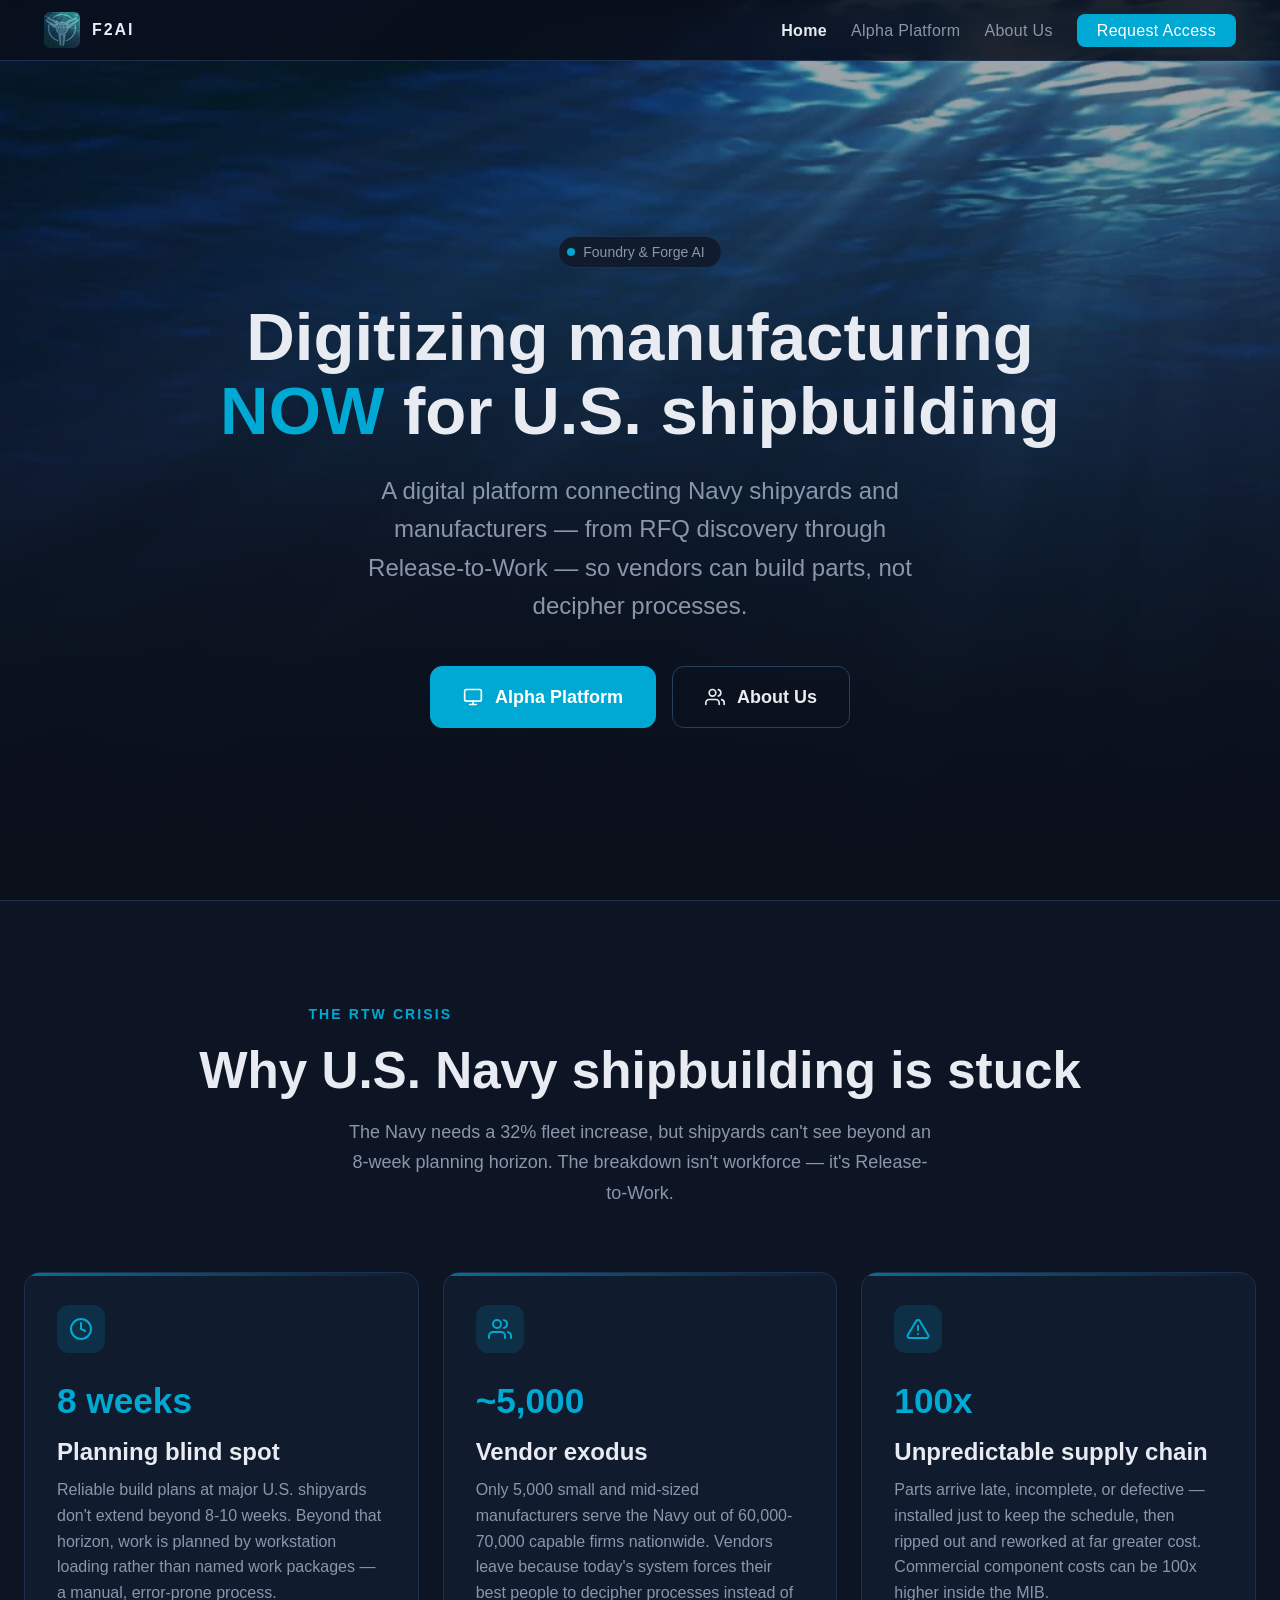
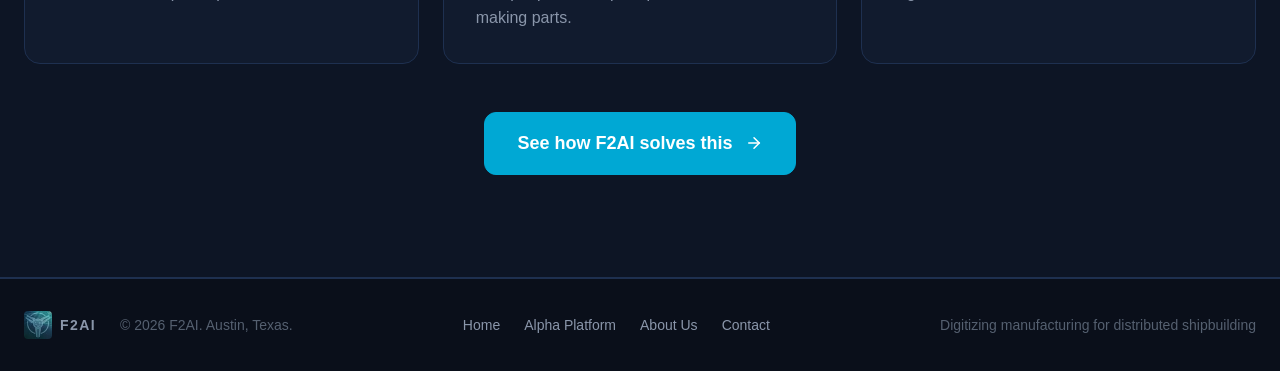
==== index.html @ 10067cf0 "Initial commit" ====
<!DOCTYPE html>
<html lang="en">
<head>
  <meta charset="UTF-8">
  <meta name="viewport" content="width=device-width, initial-scale=1.0">
  <title>F2AI — Digitizing Manufacturing for U.S. Shipbuilding</title>
  <meta name="description" content="F2AI is a digital platform connecting U.S. Navy shipyards and manufacturers. From RFQ discovery to Release-to-Work, one system to get shipbuilding unstuck.">
  <meta property="og:title" content="F2AI — Digitizing Manufacturing for U.S. Shipbuilding">
  <meta property="og:description" content="Engineering tools for the U.S. Navy's distributed manufacturing ecosystem. From RFQ to Release-to-Work, one platform.">
  <meta property="og:type" content="website">
  <meta property="og:url" content="https://f2ai.us">

  <!-- Favicon -->
  <link rel="icon" type="image/jpeg" sizes="32x32" href="./assets/logo-32.jpg">
  <link rel="icon" type="image/jpeg" sizes="48x48" href="./assets/logo-48.jpg">
  <link rel="apple-touch-icon" href="./assets/logo-256.jpg">

  <!-- Fonts -->
  <link href="https://api.fontshare.com/v2/css?f[]=general-sans@400,500,600,700,800&f[]=satoshi@400,500,600,700&display=swap" rel="stylesheet">

  <link rel="stylesheet" href="./base.css">
  <link rel="stylesheet" href="./style.css">
</head>
<body class="page-home">

  <!-- ════ HEADER ════ -->
  <header class="site-header" id="site-header">
    <div class="header-inner">
      <a href="./index.html" class="logo" aria-label="F2AI Home">
        <img src="./assets/logo-nav.jpg" alt="F2AI" width="36" height="36">
        <span class="logo-text">F2<strong>AI</strong></span>
      </a>
      <nav>
        <ul class="nav-links" role="list">
          <li><a href="./index.html" class="nav-active">Home</a></li>
          <li><a href="./alpha-platform.html">Alpha Platform</a></li>
          <li><a href="./about.html">About Us</a></li>
          <li><a href="./alpha-platform.html#access" class="nav-cta">Request Access</a></li>
        </ul>
      </nav>
    </div>
  </header>


  <!-- ════ HERO ════ -->
  <section class="hero hero-home" id="hero">
    <video class="hero-video-bg" autoplay muted loop playsinline poster="./assets/ocean-bg-poster.jpg">
      <source src="./assets/ocean-bg-web.mp4" type="video/mp4">
    </video>
    <div class="hero-bg-overlay"></div>

    <div class="hero-content-wrap">
      <div class="hero-badge reveal">
        <span class="dot"></span>
        Foundry &amp; Forge AI
      </div>

      <h1 class="hero-title reveal">
        Digitizing manufacturing<br>
        <span class="accent">NOW</span> for U.S. shipbuilding
      </h1>

      <p class="hero-subtitle reveal">
        A digital platform connecting Navy shipyards and manufacturers — from RFQ discovery through Release-to-Work — so vendors can build parts, not decipher processes.
      </p>

      <div class="hero-buttons reveal">
        <a href="./alpha-platform.html" class="btn btn-primary">
          <svg width="20" height="20" viewBox="0 0 24 24" fill="none" stroke="currentColor" stroke-width="2" stroke-linecap="round"><rect x="2" y="3" width="20" height="14" rx="2"/><path d="M8 21h8"/><path d="M12 17v4"/></svg>
          Alpha Platform
        </a>
        <a href="./about.html" class="btn btn-secondary">
          <svg width="20" height="20" viewBox="0 0 24 24" fill="none" stroke="currentColor" stroke-width="2" stroke-linecap="round"><path d="M17 21v-2a4 4 0 0 0-4-4H5a4 4 0 0 0-4 4v2"/><circle cx="9" cy="7" r="4"/><path d="M23 21v-2a4 4 0 0 0-3-3.87"/><path d="M16 3.13a4 4 0 0 1 0 7.75"/></svg>
          About Us
        </a>
      </div>
    </div>
  </section>


  <!-- ════ RTW CRISIS ════ -->
  <section class="section problem-section" id="problem">
    <div class="section-narrow">
      <div class="section-header reveal">
        <p class="section-label">The RTW Crisis</p>
        <h2 class="section-title">Why U.S. Navy shipbuilding is stuck</h2>
        <p class="section-desc">
          The Navy needs a 32% fleet increase, but shipyards can't see beyond an 8-week planning horizon. 
          The breakdown isn't workforce — it's Release-to-Work.
        </p>
      </div>
    </div>

    <div class="problem-grid reveal">
      <div class="problem-card">
        <div class="problem-icon">
          <svg width="24" height="24" viewBox="0 0 24 24" fill="none" stroke="currentColor" stroke-width="2" stroke-linecap="round"><path d="M12 22c5.523 0 10-4.477 10-10S17.523 2 12 2 2 6.477 2 12s4.477 10 10 10z"/><path d="M12 6v6l4 2"/></svg>
        </div>
        <div class="problem-stat">8 weeks</div>
        <h3>Planning blind spot</h3>
        <p>Reliable build plans at major U.S. shipyards don't extend beyond 8-10 weeks. Beyond that horizon, work is planned by workstation loading rather than named work packages — a manual, error-prone process.</p>
      </div>

      <div class="problem-card">
        <div class="problem-icon">
          <svg width="24" height="24" viewBox="0 0 24 24" fill="none" stroke="currentColor" stroke-width="2" stroke-linecap="round"><path d="M17 21v-2a4 4 0 0 0-4-4H5a4 4 0 0 0-4 4v2"/><circle cx="9" cy="7" r="4"/><path d="M23 21v-2a4 4 0 0 0-3-3.87"/><path d="M16 3.13a4 4 0 0 1 0 7.75"/></svg>
        </div>
        <div class="problem-stat">~5,000</div>
        <h3>Vendor exodus</h3>
        <p>Only 5,000 small and mid-sized manufacturers serve the Navy out of 60,000-70,000 capable firms nationwide. Vendors leave because today's system forces their best people to decipher processes instead of making parts.</p>
      </div>

      <div class="problem-card">
        <div class="problem-icon">
          <svg width="24" height="24" viewBox="0 0 24 24" fill="none" stroke="currentColor" stroke-width="2" stroke-linecap="round"><path d="M10.29 3.86L1.82 18a2 2 0 0 0 1.71 3h16.94a2 2 0 0 0 1.71-3L13.71 3.86a2 2 0 0 0-3.42 0z"/><line x1="12" y1="9" x2="12" y2="13"/><line x1="12" y1="17" x2="12.01" y2="17"/></svg>
        </div>
        <div class="problem-stat">100x</div>
        <h3>Unpredictable supply chain</h3>
        <p>Parts arrive late, incomplete, or defective — installed just to keep the schedule, then ripped out and reworked at far greater cost. Commercial component costs can be 100x higher inside the MIB.</p>
      </div>
    </div>

    <div class="problem-cta reveal">
      <a href="./alpha-platform.html" class="btn btn-primary">
        See how F2AI solves this
        <svg width="18" height="18" viewBox="0 0 24 24" fill="none" stroke="currentColor" stroke-width="2" stroke-linecap="round"><path d="M5 12h14"/><path d="M12 5l7 7-7 7"/></svg>
      </a>
    </div>
  </section>


  <!-- ════ FOOTER ════ -->
  <footer class="site-footer">
    <div class="footer-inner">
      <div class="footer-left">
        <a href="./index.html" class="footer-logo" aria-label="F2AI Home">
          <img src="./assets/logo-footer.jpg" alt="F2AI" width="48" height="48">
          <span>F2AI</span>
        </a>
        <span class="footer-copy">&copy; 2026 F2AI. Austin, Texas.</span>
      </div>
      <div class="footer-nav">
        <a href="./index.html">Home</a>
        <a href="./alpha-platform.html">Alpha Platform</a>
        <a href="./about.html">About Us</a>
        <a href="./alpha-platform.html#access">Contact</a>
      </div>
      <div class="footer-right">
        Digitizing manufacturing for distributed shipbuilding
      </div>
    </div>
  </footer>


  <script>
    // Scroll-aware header
    const header = document.getElementById('site-header');
    window.addEventListener('scroll', () => {
      header.classList.toggle('scrolled', window.scrollY > 40);
    }, { passive: true });

    // Scroll reveal
    const reveals = document.querySelectorAll('.reveal');
    const observer = new IntersectionObserver((entries) => {
      entries.forEach(entry => {
        if (entry.isIntersecting) {
          entry.target.classList.add('visible');
        }
      });
    }, { threshold: 0.1, rootMargin: '0px 0px -40px 0px' });
    reveals.forEach(el => observer.observe(el));

    // Smooth scroll for same-page anchor links
    document.querySelectorAll('a[href^="#"]').forEach(a => {
      a.addEventListener('click', e => {
        e.preventDefault();
        const target = document.querySelector(a.getAttribute('href'));
        if (target) target.scrollIntoView({ behavior: 'smooth' });
      });
    });
  </script>
<script data-pplx-inline-edit>
(function(){
  if(window===window.top)return;
  function inlineAll(orig,clone){
    if(orig.nodeType!==1)return;
    try{
      var cs=getComputedStyle(orig);
      var t='';
      for(var i=0;i<cs.length;i++){t+=cs[i]+':'+cs.getPropertyValue(cs[i])+';';}
      clone.style.cssText=t;
    }catch(e){}
    var oc=orig.children,cc=clone.children;
    for(var j=0;j<oc.length&&j<cc.length;j++){inlineAll(oc[j],cc[j]);}
  }
  function stripExternal(clone){
    var imgs=clone.querySelectorAll('img');
    for(var i=0;i<imgs.length;i++){
      var s=imgs[i].getAttribute('src');
      if(s&&!s.startsWith('data:'))imgs[i].removeAttribute('src');
    }
    var all=clone.querySelectorAll('*');
    for(var i=0;i<all.length;i++){
      var st=all[i].style.cssText;
      if(st&&st.indexOf('url(')>=0){
        all[i].style.cssText=st.replace(/url\(["']?(?!data:)[^)"']*["']?\)/gi,'none');
      }
    }
  }
  window.addEventListener('message',function(e){
    if(!e.data||e.data.type!=='INLINE_EDIT_CAPTURE_REQUEST')return;
    var scrollX=window.scrollX||window.pageXOffset||0;
    var scrollY=window.scrollY||window.pageYOffset||0;
    var w=window.innerWidth,h=window.innerHeight;
    try{
      var clone=document.documentElement.cloneNode(true);
      var rm=clone.querySelectorAll('script,link[rel="stylesheet"],style');
      for(var i=0;i<rm.length;i++){rm[i].remove();}
      inlineAll(document.documentElement,clone);
      stripExternal(clone);
      var html=new XMLSerializer().serializeToString(clone);
      var svg='<svg xmlns="http://www.w3.org/2000/svg" width="'+w+'" height="'+h+'">'
        +'<foreignObject width="100%" height="100%">'
        +'<div xmlns="http://www.w3.org/1999/xhtml" style="width:'+w+'px;height:'+h+'px;overflow:hidden">'
        +'<div style="transform:translate(-'+scrollX+'px,-'+scrollY+'px);transform-origin:top left">'
        +html+'</div></div></foreignObject></svg>';
      var svgUrl='data:image/svg+xml;charset=utf-8,'+encodeURIComponent(svg);
      var img=new Image();
      img.onload=function(){
        var c=document.createElement('canvas');c.width=w;c.height=h;
        c.getContext('2d').drawImage(img,0,0);
        window.parent.postMessage({type:'INLINE_EDIT_SCREENSHOT_RESULT',dataUrl:c.toDataURL('image/png'),scrollX:scrollX,scrollY:scrollY},'*');
      };
      img.onerror=function(){
        window.parent.postMessage({type:'INLINE_EDIT_SCREENSHOT_RESULT',dataUrl:null,scrollX:scrollX,scrollY:scrollY},'*');
      };
      img.src=svgUrl;
    }catch(err){
      window.parent.postMessage({type:'INLINE_EDIT_SCREENSHOT_RESULT',dataUrl:null,scrollX:scrollX,scrollY:scrollY},'*');
    }
  });
})();
</script></body>
</html>
---- base.css ----
*, *::before, *::after { box-sizing: border-box; margin: 0; padding: 0; }

html {
  -moz-text-size-adjust: none;
  -webkit-text-size-adjust: none;
  text-size-adjust: none;
  -webkit-font-smoothing: antialiased;
  -moz-osx-font-smoothing: grayscale;
  text-rendering: optimizeLegibility;
  scroll-behavior: smooth;
  scroll-padding-top: 80px;
}

body {
  min-height: 100dvh;
  line-height: 1.6;
  font-family: var(--font-body, sans-serif);
  font-size: var(--text-base);
  color: var(--color-text);
  background-color: var(--color-bg);
}

img, picture, video, canvas, svg { display: block; max-width: 100%; height: auto; }
ul[role="list"], ol[role="list"] { list-style: none; }
input, button, textarea, select { font: inherit; color: inherit; }

h1, h2, h3, h4, h5, h6 { text-wrap: balance; line-height: 1.15; }
p, li, figcaption { text-wrap: pretty; max-width: 72ch; }

::selection {
  background: rgba(0, 168, 212, 0.25);
  color: var(--color-text);
}

:focus-visible {
  outline: 2px solid var(--color-accent);
  outline-offset: 3px;
  border-radius: 4px;
}

@media (prefers-reduced-motion: reduce) {
  *, *::before, *::after {
    animation-duration: 0.01ms !important;
    animation-iteration-count: 1 !important;
    transition-duration: 0.01ms !important;
    scroll-behavior: auto !important;
  }
}

button { cursor: pointer; background: none; border: none; }

a, button, [role="button"], input, textarea, select {
  transition: color 180ms cubic-bezier(0.16, 1, 0.3, 1),
              background 180ms cubic-bezier(0.16, 1, 0.3, 1),
              border-color 180ms cubic-bezier(0.16, 1, 0.3, 1),
              box-shadow 180ms cubic-bezier(0.16, 1, 0.3, 1),
              transform 180ms cubic-bezier(0.16, 1, 0.3, 1);
}

.sr-only {
  position: absolute; width: 1px; height: 1px; padding: 0; margin: -1px;
  overflow: hidden; clip: rect(0, 0, 0, 0); white-space: nowrap; border-width: 0;
}
---- style.css ----
/* ── F2AI Multi-Page Site — Design Tokens ── */

:root {
  /* Type Scale */
  --text-xs:   clamp(0.75rem, 0.7rem + 0.25vw, 0.875rem);
  --text-sm:   clamp(0.875rem, 0.8rem + 0.35vw, 1rem);
  --text-base: clamp(1rem, 0.95rem + 0.25vw, 1.125rem);
  --text-lg:   clamp(1.125rem, 1rem + 0.75vw, 1.5rem);
  --text-xl:   clamp(1.5rem, 1.2rem + 1.25vw, 2.25rem);
  --text-2xl:  clamp(2rem, 1.2rem + 2.5vw, 3.5rem);
  --text-3xl:  clamp(2.5rem, 1rem + 4vw, 5rem);

  /* Spacing */
  --space-1: 0.25rem; --space-2: 0.5rem; --space-3: 0.75rem;
  --space-4: 1rem; --space-5: 1.25rem; --space-6: 1.5rem;
  --space-8: 2rem; --space-10: 2.5rem; --space-12: 3rem;
  --space-16: 4rem; --space-20: 5rem; --space-24: 6rem;
  --space-32: 8rem;

  /* Fonts */
  --font-display: 'General Sans', 'Helvetica Neue', sans-serif;
  --font-body: 'Satoshi', 'Inter', sans-serif;

  /* F2AI Color Palette — Navy/Steel dark theme */
  --color-bg:           #0a0f1a;
  --color-bg-subtle:    #0d1525;
  --color-surface:      #111b2e;
  --color-surface-2:    #162036;
  --color-surface-3:    #1a2640;
  --color-border:       #1e3050;
  --color-border-light: #264060;

  --color-text:         #e8ecf2;
  --color-text-muted:   #8a96aa;
  --color-text-faint:   #556070;

  /* Accent — Teal/Cyan */
  --color-accent:       #00a8d4;
  --color-accent-hover: #00c4f0;
  --color-accent-glow:  rgba(0, 168, 212, 0.15);

  /* Gold for emphasis */
  --color-gold:         #d4a520;
  --color-gold-soft:    rgba(212, 165, 32, 0.12);

  /* Status colors */
  --color-success:      #22c55e;
  --color-warning:      #f59e0b;
  --color-danger:       #ef4444;

  /* Radius */
  --radius-sm: 6px;
  --radius-md: 8px;
  --radius-lg: 12px;
  --radius-xl: 16px;
  --radius-2xl: 20px;

  /* Shadows */
  --shadow-sm: 0 1px 3px rgba(0,0,0,0.3);
  --shadow-md: 0 4px 16px rgba(0,0,0,0.4);
  --shadow-lg: 0 12px 40px rgba(0,0,0,0.5);
  --shadow-glow: 0 0 40px rgba(0, 168, 212, 0.08);

  /* Content widths */
  --content-narrow: 680px;
  --content-default: 1080px;
  --content-wide: 1240px;
}


/* ── HEADER / NAV ── */

.site-header {
  position: fixed;
  top: 0;
  left: 0;
  right: 0;
  z-index: 100;
  background: rgba(10, 15, 26, 0.85);
  backdrop-filter: blur(16px);
  -webkit-backdrop-filter: blur(16px);
  border-bottom: 1px solid var(--color-border);
  transition: box-shadow 0.3s ease;
}

.site-header.scrolled {
  box-shadow: 0 2px 20px rgba(0,0,0,0.4);
}

.header-inner {
  max-width: var(--content-wide);
  margin: 0 auto;
  display: flex;
  align-items: center;
  justify-content: space-between;
  padding: var(--space-3) var(--space-6);
}

.logo {
  display: flex;
  align-items: center;
  gap: var(--space-3);
  text-decoration: none;
  color: var(--color-text);
}

.logo svg,
.logo img {
  width: 36px;
  height: 36px;
  border-radius: var(--radius-sm);
  object-fit: cover;
}

.logo-text {
  font-family: var(--font-display);
  font-size: var(--text-sm);
  font-weight: 600;
  letter-spacing: 0.12em;
  text-transform: uppercase;
}

.logo-text strong {
  font-weight: 800;
}

.nav-links {
  display: flex;
  align-items: center;
  gap: var(--space-6);
  list-style: none;
}

.nav-links a {
  color: var(--color-text-muted);
  text-decoration: none;
  font-size: var(--text-sm);
  font-weight: 500;
  letter-spacing: 0.02em;
}

.nav-links a:hover {
  color: var(--color-text);
}

.nav-links a.nav-active {
  color: var(--color-text);
  font-weight: 600;
}

.nav-cta {
  background: var(--color-accent);
  color: #fff !important;
  padding: var(--space-2) var(--space-5);
  border-radius: var(--radius-md);
  font-size: var(--text-sm);
  font-weight: 600;
}

.nav-cta:hover {
  background: var(--color-accent-hover) !important;
}


/* ── BUTTONS ── */

.btn {
  display: inline-flex;
  align-items: center;
  gap: var(--space-3);
  padding: var(--space-4) var(--space-8);
  border-radius: var(--radius-lg);
  font-family: var(--font-display);
  font-size: var(--text-base);
  font-weight: 600;
  text-decoration: none;
  transition: all 0.2s ease;
  white-space: nowrap;
}

.btn-primary {
  background: var(--color-accent);
  color: #fff;
  border: 1px solid var(--color-accent);
}

.btn-primary:hover {
  background: var(--color-accent-hover);
  border-color: var(--color-accent-hover);
  transform: translateY(-2px);
  box-shadow: 0 8px 24px rgba(0, 168, 212, 0.25);
}

.btn-secondary {
  background: transparent;
  color: var(--color-text);
  border: 1px solid var(--color-border-light);
}

.btn-secondary:hover {
  background: var(--color-surface);
  border-color: var(--color-accent);
  color: var(--color-accent);
  transform: translateY(-2px);
}


/* ── HERO (SHARED) ── */

.hero {
  position: relative;
  display: flex;
  flex-direction: column;
  align-items: center;
  justify-content: center;
  padding: calc(80px + var(--space-12)) var(--space-6) var(--space-16);
  overflow: hidden;
}

.hero::before {
  content: '';
  position: absolute;
  inset: 0;
  background:
    radial-gradient(ellipse 80% 50% at 50% 0%, rgba(0, 168, 212, 0.06) 0%, transparent 70%),
    radial-gradient(ellipse 60% 40% at 20% 80%, rgba(0, 168, 212, 0.03) 0%, transparent 60%);
  pointer-events: none;
}


/* ── HOME HERO ── */

.hero-home {
  min-height: 100vh;
  background: var(--color-bg);
}

/* Ocean video background */
.hero-video-bg {
  position: absolute;
  inset: 0;
  width: 100%;
  height: 100%;
  object-fit: cover;
  z-index: 0;
}

/* Gradient overlay on top of video for text readability */
.hero-bg-overlay {
  position: absolute;
  inset: 0;
  z-index: 1;
  background:
    linear-gradient(180deg, rgba(10, 15, 26, 0.35) 0%, rgba(10, 15, 26, 0.55) 50%, rgba(10, 15, 26, 0.92) 80%, var(--color-bg) 100%);
  pointer-events: none;
}

.hero-home .hero-content-wrap {
  z-index: 2;
}

.hero-home::before {
  z-index: 2;
  background:
    radial-gradient(ellipse 80% 50% at 50% 30%, rgba(0, 168, 212, 0.08) 0%, transparent 70%),
    radial-gradient(ellipse 60% 40% at 80% 60%, rgba(0, 80, 120, 0.06) 0%, transparent 60%);
}

.hero-content-wrap {
  position: relative;
  z-index: 1;
  display: flex;
  flex-direction: column;
  align-items: center;
}

.hero-badge {
  display: inline-flex;
  align-items: center;
  gap: var(--space-2);
  background: var(--color-surface);
  border: 1px solid var(--color-border);
  border-radius: var(--radius-xl);
  padding: var(--space-1) var(--space-4) var(--space-1) var(--space-2);
  font-size: var(--text-xs);
  color: var(--color-text-muted);
  margin-bottom: var(--space-8);
}

.hero-badge .dot {
  width: 8px;
  height: 8px;
  background: var(--color-accent);
  border-radius: 50%;
  animation: pulse-dot 2s ease-in-out infinite;
}

@keyframes pulse-dot {
  0%, 100% { opacity: 1; }
  50% { opacity: 0.4; }
}

.hero-title {
  font-family: var(--font-display);
  font-size: var(--text-3xl);
  font-weight: 700;
  text-align: center;
  color: var(--color-text);
  max-width: 900px;
  margin-bottom: var(--space-6);
  line-height: 1.1;
}

.hero-title .accent {
  color: var(--color-accent);
}

.hero-subtitle {
  font-size: var(--text-lg);
  color: var(--color-text-muted);
  text-align: center;
  max-width: 640px;
  margin-bottom: var(--space-10);
  line-height: 1.6;
}

.hero-buttons {
  display: flex;
  gap: var(--space-4);
  flex-wrap: wrap;
  justify-content: center;
}


/* ── PLATFORM HERO ── */

.hero-platform {
  min-height: 100vh;
}

.hero-demo {
  position: relative;
  width: 100%;
  max-width: 1000px;
  border-radius: var(--radius-2xl);
  overflow: hidden;
  border: 1px solid var(--color-border-light);
  box-shadow:
    var(--shadow-lg),
    0 0 80px rgba(0, 168, 212, 0.06);
}

.hero-demo img {
  width: 100%;
  height: auto;
  display: block;
}

.hero-demo-label {
  position: absolute;
  bottom: var(--space-4);
  left: 50%;
  transform: translateX(-50%);
  background: rgba(10, 15, 26, 0.85);
  backdrop-filter: blur(8px);
  border: 1px solid var(--color-border);
  border-radius: var(--radius-lg);
  padding: var(--space-2) var(--space-5);
  font-size: var(--text-xs);
  color: var(--color-text-muted);
  white-space: nowrap;
}


/* ── ABOUT HERO ── */

.hero-about {
  min-height: 60vh;
  padding-bottom: var(--space-12);
}


/* ── SECTION COMMON ── */

.section {
  padding: clamp(var(--space-16), 8vw, var(--space-32)) var(--space-6);
}

.section-narrow {
  max-width: var(--content-default);
  margin: 0 auto;
}

.section-header {
  text-align: center;
  margin-bottom: clamp(var(--space-12), 5vw, var(--space-20));
}

.section-label {
  font-family: var(--font-display);
  font-size: var(--text-xs);
  font-weight: 600;
  letter-spacing: 0.15em;
  text-transform: uppercase;
  color: var(--color-accent);
  margin-bottom: var(--space-4);
}

.section-title {
  font-family: var(--font-display);
  font-size: var(--text-2xl);
  font-weight: 700;
  color: var(--color-text);
  margin-bottom: var(--space-4);
}

.section-desc {
  font-size: var(--text-base);
  color: var(--color-text-muted);
  max-width: 620px;
  margin: 0 auto;
  line-height: 1.7;
}


/* ── PROBLEM / RTW CRISIS ── */

.problem-section {
  background: var(--color-bg-subtle);
  border-top: 1px solid var(--color-border);
  border-bottom: 1px solid var(--color-border);
}

.problem-grid {
  display: grid;
  grid-template-columns: repeat(3, 1fr);
  gap: var(--space-6);
  max-width: var(--content-wide);
  margin: 0 auto;
}

.problem-card {
  background: var(--color-surface);
  border: 1px solid var(--color-border);
  border-radius: var(--radius-xl);
  padding: var(--space-8);
  position: relative;
  overflow: hidden;
}

.problem-card::before {
  content: '';
  position: absolute;
  top: 0;
  left: 0;
  right: 0;
  height: 3px;
  background: linear-gradient(90deg, var(--color-accent), transparent);
  opacity: 0.6;
}

.problem-icon {
  width: 48px;
  height: 48px;
  display: flex;
  align-items: center;
  justify-content: center;
  background: var(--color-accent-glow);
  border-radius: var(--radius-lg);
  margin-bottom: var(--space-5);
  color: var(--color-accent);
}

.problem-stat {
  font-family: var(--font-display);
  font-size: var(--text-xl);
  font-weight: 700;
  color: var(--color-accent);
  margin-bottom: var(--space-2);
}

.problem-card h3 {
  font-family: var(--font-display);
  font-size: var(--text-lg);
  font-weight: 600;
  color: var(--color-text);
  margin-bottom: var(--space-3);
}

.problem-card p {
  font-size: var(--text-sm);
  color: var(--color-text-muted);
  line-height: 1.6;
}

.problem-cta {
  text-align: center;
  margin-top: var(--space-12);
  max-width: var(--content-wide);
  margin-left: auto;
  margin-right: auto;
}


/* ── FEATURES ── */

.features-section {
  background: var(--color-bg);
}

.feature-block {
  display: grid;
  grid-template-columns: 1fr 1fr;
  gap: var(--space-12);
  align-items: center;
  max-width: var(--content-wide);
  margin: 0 auto;
  padding-bottom: clamp(var(--space-12), 5vw, var(--space-20));
}

.feature-block:last-child {
  padding-bottom: 0;
}

.feature-block:nth-child(even) {
  direction: rtl;
}

.feature-block:nth-child(even) > * {
  direction: ltr;
}

.feature-content {
  padding: var(--space-4) 0;
}

.feature-number {
  font-family: var(--font-display);
  font-size: var(--text-xs);
  font-weight: 700;
  letter-spacing: 0.15em;
  text-transform: uppercase;
  color: var(--color-accent);
  margin-bottom: var(--space-4);
}

.feature-content h3 {
  font-family: var(--font-display);
  font-size: var(--text-xl);
  font-weight: 700;
  color: var(--color-text);
  margin-bottom: var(--space-4);
  line-height: 1.2;
}

.feature-content p {
  font-size: var(--text-base);
  color: var(--color-text-muted);
  line-height: 1.7;
  margin-bottom: var(--space-4);
}

.feature-tags {
  display: flex;
  flex-wrap: wrap;
  gap: var(--space-2);
}

.feature-tag {
  background: var(--color-surface-2);
  border: 1px solid var(--color-border);
  border-radius: var(--radius-sm);
  padding: var(--space-1) var(--space-3);
  font-size: var(--text-xs);
  color: var(--color-text-muted);
  font-weight: 500;
}

.feature-image {
  border-radius: var(--radius-xl);
  overflow: hidden;
  border: 1px solid var(--color-border);
  box-shadow: var(--shadow-md);
  background: var(--color-surface);
}

.feature-image img {
  width: 100%;
  height: auto;
  display: block;
}


/* ── USERS SECTION ── */

.users-section {
  background: var(--color-bg-subtle);
  border-top: 1px solid var(--color-border);
  border-bottom: 1px solid var(--color-border);
}

.users-grid {
  display: grid;
  grid-template-columns: repeat(4, 1fr);
  gap: var(--space-6);
  max-width: var(--content-wide);
  margin: 0 auto;
}

.user-card {
  background: var(--color-surface);
  border: 1px solid var(--color-border);
  border-radius: var(--radius-xl);
  padding: var(--space-6);
  text-align: center;
}

.user-icon {
  width: 56px;
  height: 56px;
  margin: 0 auto var(--space-4);
  display: flex;
  align-items: center;
  justify-content: center;
  background: var(--color-surface-2);
  border: 1px solid var(--color-border-light);
  border-radius: var(--radius-lg);
  color: var(--color-accent);
}

.user-card h4 {
  font-family: var(--font-display);
  font-size: var(--text-sm);
  font-weight: 600;
  color: var(--color-text);
  margin-bottom: var(--space-2);
}

.user-card p {
  font-size: var(--text-xs);
  color: var(--color-text-muted);
  line-height: 1.5;
}


/* ── CTA / WAITLIST ── */

.cta-section {
  position: relative;
  overflow: hidden;
}

.cta-section::before {
  content: '';
  position: absolute;
  inset: 0;
  background:
    radial-gradient(ellipse 80% 60% at 50% 100%, rgba(0, 168, 212, 0.06) 0%, transparent 60%);
  pointer-events: none;
}

.cta-card {
  max-width: 680px;
  margin: 0 auto;
  text-align: center;
  position: relative;
  background: var(--color-surface);
  border: 1px solid var(--color-border-light);
  border-radius: var(--radius-2xl);
  padding: var(--space-12) var(--space-8);
  box-shadow: var(--shadow-lg), var(--shadow-glow);
}

.cta-badge {
  display: inline-flex;
  align-items: center;
  gap: var(--space-2);
  background: var(--color-gold-soft);
  border: 1px solid rgba(212, 165, 32, 0.2);
  border-radius: var(--radius-xl);
  padding: var(--space-1) var(--space-4);
  font-size: var(--text-xs);
  font-weight: 600;
  color: var(--color-gold);
  margin-bottom: var(--space-6);
}

.cta-title {
  font-family: var(--font-display);
  font-size: var(--text-xl);
  font-weight: 700;
  color: var(--color-text);
  margin-bottom: var(--space-4);
}

.cta-desc {
  font-size: var(--text-base);
  color: var(--color-text-muted);
  margin-bottom: var(--space-8);
  line-height: 1.6;
}

.cta-form {
  display: flex;
  flex-direction: column;
  gap: var(--space-4);
  max-width: 540px;
  margin: 0 auto var(--space-4);
  text-align: left;
}

.form-row {
  display: flex;
  gap: var(--space-4);
}

.form-row-2col > * {
  flex: 1;
}

.form-field {
  display: flex;
  flex-direction: column;
  gap: var(--space-1);
}

.form-label {
  font-size: var(--text-xs);
  font-weight: 600;
  color: var(--color-text-muted);
  letter-spacing: 0.03em;
}

.form-required {
  color: var(--color-accent);
}

.form-input,
.form-select,
.form-textarea {
  background: var(--color-bg);
  border: 1px solid var(--color-border-light);
  border-radius: var(--radius-md);
  padding: var(--space-3) var(--space-4);
  font-family: var(--font-body);
  font-size: var(--text-sm);
  color: var(--color-text);
  outline: none;
  transition: border-color 0.2s ease, box-shadow 0.2s ease;
  width: 100%;
}

.form-select {
  appearance: none;
  background-image: url("data:image/svg+xml,%3Csvg xmlns='http://www.w3.org/2000/svg' width='12' height='12' viewBox='0 0 24 24' fill='none' stroke='%238a96aa' stroke-width='2.5' stroke-linecap='round'%3E%3Cpath d='M6 9l6 6 6-6'/%3E%3C/svg%3E");
  background-repeat: no-repeat;
  background-position: right 12px center;
  padding-right: var(--space-10);
  cursor: pointer;
}

.form-textarea {
  resize: vertical;
  min-height: 80px;
}

.form-input::placeholder,
.form-textarea::placeholder {
  color: var(--color-text-faint);
}

.form-input:focus,
.form-select:focus,
.form-textarea:focus {
  border-color: var(--color-accent);
  box-shadow: 0 0 0 3px var(--color-accent-glow);
}

.btn-submit {
  width: 100%;
  justify-content: center;
  border: none;
  cursor: pointer;
  padding: var(--space-4) var(--space-6);
}

.btn-submit:disabled {
  opacity: 0.7;
  cursor: not-allowed;
}

.btn-loading {
  display: inline-flex;
  align-items: center;
  gap: var(--space-2);
}

.form-success {
  display: flex;
  flex-direction: column;
  align-items: center;
  gap: var(--space-4);
  padding: var(--space-8) 0;
}

.form-success h3 {
  font-family: var(--font-display);
  font-size: var(--text-lg);
  font-weight: 700;
  color: var(--color-text);
}

.form-success p {
  font-size: var(--text-base);
  color: var(--color-text-muted);
}

.cta-note {
  font-size: var(--text-xs);
  color: var(--color-text-faint);
}

.cta-options {
  display: flex;
  justify-content: center;
  gap: var(--space-8);
  margin-top: var(--space-8);
  padding-top: var(--space-6);
  border-top: 1px solid var(--color-border);
}

.cta-option {
  display: flex;
  align-items: center;
  gap: var(--space-2);
  font-size: var(--text-xs);
  color: var(--color-text-muted);
}

.cta-option svg {
  width: 16px;
  height: 16px;
  color: var(--color-accent);
}


/* ── ABOUT: LEADERSHIP ── */

.about-leadership-section {
  background: var(--color-bg-subtle);
  border-top: 1px solid var(--color-border);
  border-bottom: 1px solid var(--color-border);
}

.about-leadership-wrap {
  display: grid;
  grid-template-columns: 380px 1fr;
  gap: var(--space-16);
  align-items: start;
  max-width: var(--content-wide);
  margin: 0 auto;
}

.about-photo-frame {
  border-radius: var(--radius-2xl);
  overflow: hidden;
  border: 1px solid var(--color-border-light);
  box-shadow: var(--shadow-lg);
  background: var(--color-surface);
}

.about-photo-frame img {
  width: 100%;
  height: auto;
  display: block;
}

.linkedin-link {
  display: inline-flex;
  align-items: center;
  gap: var(--space-2);
  margin-top: var(--space-5);
  padding: var(--space-2) var(--space-4);
  background: var(--color-surface);
  border: 1px solid var(--color-border);
  border-radius: var(--radius-md);
  font-size: var(--text-sm);
  font-weight: 500;
  color: var(--color-accent);
  text-decoration: none;
  transition: all 0.2s ease;
}

.linkedin-link:hover {
  background: var(--color-accent-glow);
  border-color: var(--color-accent);
}

.linkedin-link svg {
  flex-shrink: 0;
}

.about-name {
  font-family: var(--font-display);
  font-size: var(--text-2xl);
  font-weight: 700;
  color: var(--color-text);
  margin-bottom: var(--space-2);
  line-height: 1.1;
}

.about-role {
  font-size: var(--text-lg);
  color: var(--color-accent);
  margin-bottom: var(--space-8);
  font-weight: 500;
}

.about-bio-text p {
  font-size: var(--text-base);
  color: var(--color-text-muted);
  line-height: 1.7;
  margin-bottom: var(--space-5);
}

.about-bio-text p:last-child {
  margin-bottom: 0;
}


/* ── ABOUT: MISSION ── */

.about-mission-section {
  background: var(--color-bg);
}

.about-mission-grid {
  display: grid;
  grid-template-columns: repeat(3, 1fr);
  gap: var(--space-6);
  max-width: var(--content-wide);
  margin: 0 auto;
}

.about-mission-card {
  background: var(--color-surface);
  border: 1px solid var(--color-border);
  border-radius: var(--radius-xl);
  padding: var(--space-8);
}

.about-mission-card h3 {
  font-family: var(--font-display);
  font-size: var(--text-lg);
  font-weight: 600;
  color: var(--color-text);
  margin-bottom: var(--space-3);
}

.about-mission-card p {
  font-size: var(--text-sm);
  color: var(--color-text-muted);
  line-height: 1.6;
}


/* ── ABOUT: RTW CRISIS SUMMARY ── */

.about-crisis-section {
  background: var(--color-bg-subtle);
  border-top: 1px solid var(--color-border);
  border-bottom: 1px solid var(--color-border);
}

.about-crisis-wrap {
  display: grid;
  grid-template-columns: 1fr 320px;
  gap: var(--space-12);
  align-items: start;
  max-width: var(--content-wide);
  margin: 0 auto;
}

.about-crisis-content .section-label {
  text-align: left;
}

.about-crisis-content .section-title {
  text-align: left;
  margin-bottom: var(--space-8);
}

.about-crisis-text p {
  font-size: var(--text-base);
  color: var(--color-text-muted);
  line-height: 1.7;
  margin-bottom: var(--space-5);
}

.about-crisis-text {
  margin-bottom: var(--space-8);
}

.about-crisis-stats {
  display: grid;
  grid-template-columns: 1fr 1fr;
  gap: var(--space-4);
  position: sticky;
  top: calc(80px + var(--space-8));
}

.crisis-stat-card {
  background: var(--color-surface);
  border: 1px solid var(--color-border);
  border-radius: var(--radius-xl);
  padding: var(--space-6);
  text-align: center;
}

.crisis-stat-number {
  font-family: var(--font-display);
  font-size: var(--text-xl);
  font-weight: 700;
  color: var(--color-accent);
  margin-bottom: var(--space-1);
}

.crisis-stat-label {
  font-size: var(--text-xs);
  color: var(--color-text-muted);
  line-height: 1.3;
}


/* ── FOOTER ── */

.site-footer {
  padding: var(--space-8) var(--space-6);
  border-top: 1px solid var(--color-border);
}

.footer-inner {
  max-width: var(--content-wide);
  margin: 0 auto;
  display: flex;
  align-items: center;
  justify-content: space-between;
}

.footer-left {
  display: flex;
  align-items: center;
  gap: var(--space-6);
}

.footer-logo {
  display: flex;
  align-items: center;
  gap: var(--space-2);
  text-decoration: none;
  color: var(--color-text-muted);
}

.footer-logo svg,
.footer-logo img {
  width: 28px;
  height: 28px;
  border-radius: 4px;
  object-fit: cover;
}

.footer-logo span {
  font-family: var(--font-display);
  font-size: var(--text-xs);
  font-weight: 600;
  letter-spacing: 0.1em;
  text-transform: uppercase;
}

.footer-copy {
  font-size: var(--text-xs);
  color: var(--color-text-faint);
}

.footer-nav {
  display: flex;
  gap: var(--space-6);
}

.footer-nav a {
  font-size: var(--text-xs);
  color: var(--color-text-muted);
  text-decoration: none;
}

.footer-nav a:hover {
  color: var(--color-text);
}

.footer-right {
  font-size: var(--text-xs);
  color: var(--color-text-faint);
}


/* ── ABOUT: TECHNICAL ADVISORY BOARD ── */

.about-advisory-section {
  background: var(--color-bg-subtle);
  border-top: 1px solid var(--color-border);
  border-bottom: 1px solid var(--color-border);
}

.about-advisory-section .section-header {
  margin-bottom: var(--space-10);
}

.advisory-image-wrap {
  max-width: var(--content-wide);
  margin: 0 auto var(--space-12) auto;
  border-radius: var(--radius-xl);
  overflow: hidden;
  border: 1px solid var(--color-border);
  box-shadow: 0 8px 32px rgba(0, 0, 0, 0.35);
}

.advisory-image-wrap img {
  display: block;
  width: 100%;
  height: auto;
}

.advisory-members-grid {
  display: grid;
  grid-template-columns: repeat(5, 1fr);
  gap: var(--space-4);
  max-width: var(--content-wide);
  margin: 0 auto;
}

.advisory-member {
  background: var(--color-surface);
  border: 1px solid var(--color-border);
  border-radius: var(--radius-lg);
  padding: var(--space-6);
  text-align: center;
  transition: border-color 0.3s ease, box-shadow 0.3s ease;
}

.advisory-member:hover {
  border-color: var(--color-accent);
  box-shadow: 0 4px 20px rgba(0, 168, 212, 0.12);
}

.advisory-member h4 {
  font-family: var(--font-display);
  font-size: var(--text-base);
  font-weight: 600;
  color: var(--color-text);
  margin-bottom: var(--space-2);
}

.advisory-affiliation {
  font-size: var(--text-sm);
  color: var(--color-accent);
  font-weight: 500;
  margin-bottom: var(--space-1);
  line-height: 1.4;
}

.advisory-location {
  font-size: var(--text-xs);
  color: var(--color-text-faint);
}


/* ── SCROLL ANIMATIONS ── */

.reveal {
  opacity: 0;
  transform: translateY(24px);
  transition: opacity 0.6s ease, transform 0.6s ease;
}

.reveal.visible {
  opacity: 1;
  transform: translateY(0);
}


/* ── MOBILE ── */

@media (max-width: 1024px) {
  .feature-block {
    grid-template-columns: 1fr;
    gap: var(--space-8);
  }
  .feature-block:nth-child(even) {
    direction: ltr;
  }
  .problem-grid,
  .about-mission-grid {
    grid-template-columns: 1fr;
    gap: var(--space-4);
  }
  .users-grid {
    grid-template-columns: repeat(2, 1fr);
  }
  .about-leadership-wrap {
    grid-template-columns: 1fr;
    gap: var(--space-8);
  }
  .about-photo-col {
    text-align: center;
  }
  .about-photo-frame {
    max-width: 320px;
    margin: 0 auto;
  }
  .about-crisis-wrap {
    grid-template-columns: 1fr;
    gap: var(--space-8);
  }
  .about-crisis-stats {
    position: static;
    grid-template-columns: repeat(4, 1fr);
  }
  .advisory-members-grid {
    grid-template-columns: repeat(3, 1fr);
  }
}

@media (max-width: 768px) {
  .hero-title {
    font-size: clamp(1.75rem, 1rem + 4vw, 2.5rem);
  }
  .nav-links {
    display: none;
  }
  .users-grid {
    grid-template-columns: 1fr;
  }
  .form-row {
    flex-direction: column;
  }
  .cta-options {
    flex-direction: column;
    gap: var(--space-3);
    align-items: center;
  }
  .hero-buttons {
    flex-direction: column;
    width: 100%;
    max-width: 320px;
  }
  .hero-buttons .btn {
    justify-content: center;
  }
  .about-crisis-stats {
    grid-template-columns: repeat(2, 1fr);
  }
  .advisory-members-grid {
    grid-template-columns: repeat(2, 1fr);
    gap: var(--space-3);
  }
  .advisory-member {
    padding: var(--space-4);
  }
  .footer-inner {
    flex-direction: column;
    gap: var(--space-4);
    text-align: center;
  }
  .footer-left {
    flex-direction: column;
  }
  .footer-nav {
    flex-wrap: wrap;
    justify-content: center;
    gap: var(--space-4);
  }
}
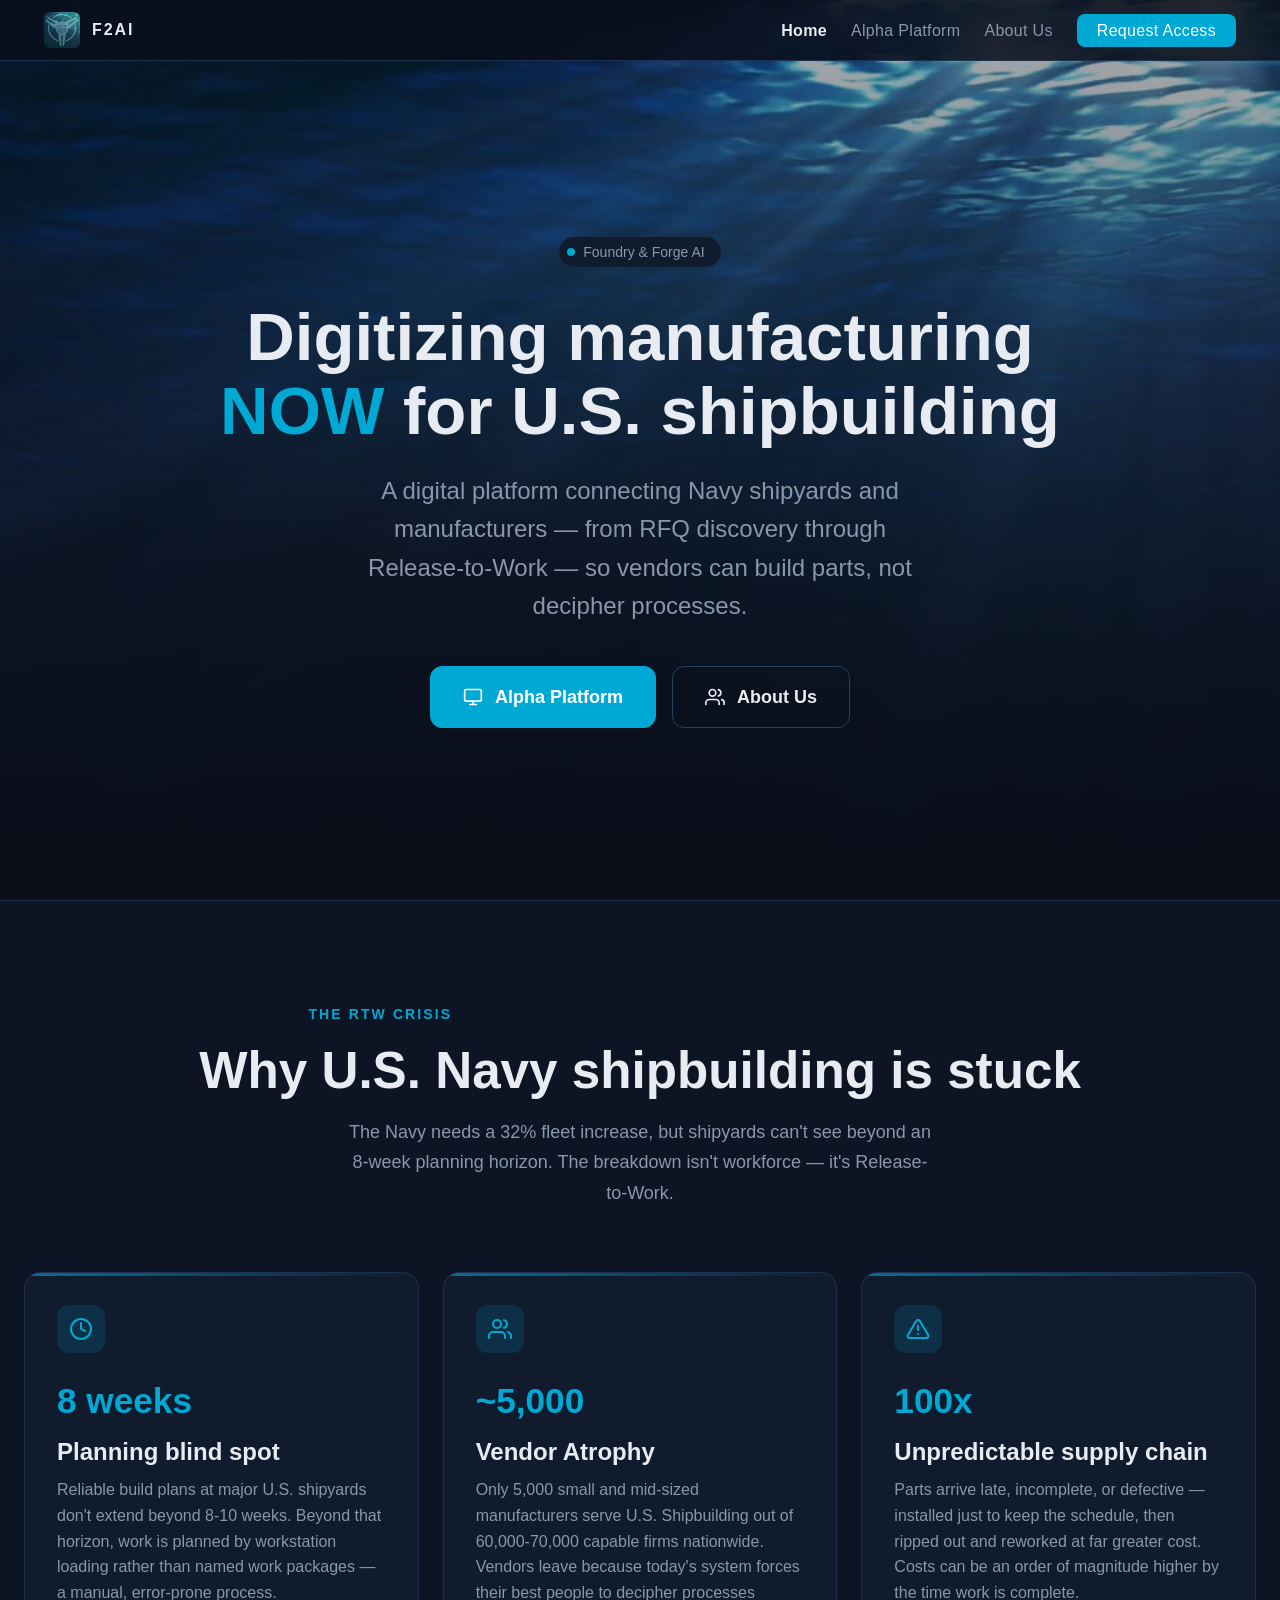
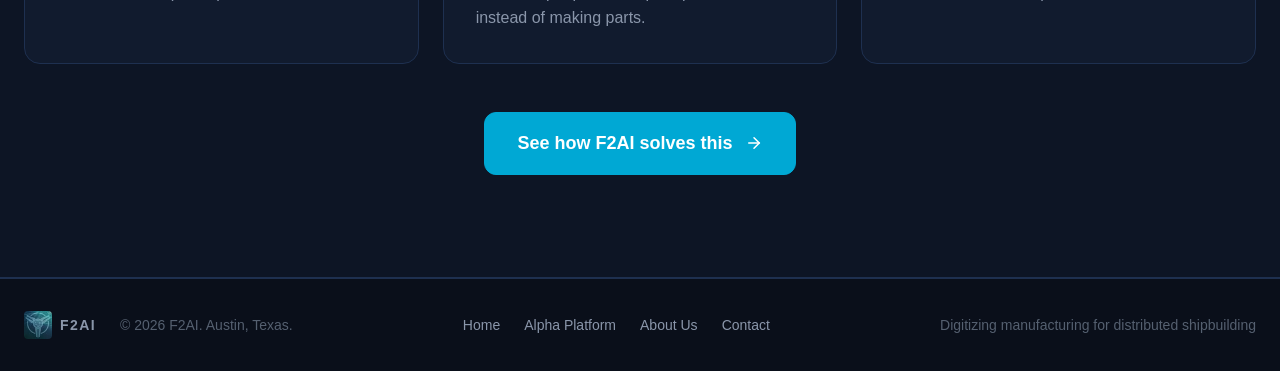
==== commit 7787b4eb: "text updates for website changes to text for the website to go live.." ====
--- a/index.html
+++ b/index.html
@@ -106,8 +106,8 @@
           <svg width="24" height="24" viewBox="0 0 24 24" fill="none" stroke="currentColor" stroke-width="2" stroke-linecap="round"><path d="M17 21v-2a4 4 0 0 0-4-4H5a4 4 0 0 0-4 4v2"/><circle cx="9" cy="7" r="4"/><path d="M23 21v-2a4 4 0 0 0-3-3.87"/><path d="M16 3.13a4 4 0 0 1 0 7.75"/></svg>
         </div>
         <div class="problem-stat">~5,000</div>
-        <h3>Vendor exodus</h3>
-        <p>Only 5,000 small and mid-sized manufacturers serve the Navy out of 60,000-70,000 capable firms nationwide. Vendors leave because today's system forces their best people to decipher processes instead of making parts.</p>
+        <h3>Vendor Atrophy</h3>
+        <p>Only 5,000 small and mid-sized manufacturers serve U.S. Shipbuilding out of 60,000-70,000 capable firms nationwide. Vendors leave because today's system forces their best people to decipher processes instead of making parts.</p>
       </div>
 
       <div class="problem-card">
@@ -116,7 +116,7 @@
         </div>
         <div class="problem-stat">100x</div>
         <h3>Unpredictable supply chain</h3>
-        <p>Parts arrive late, incomplete, or defective — installed just to keep the schedule, then ripped out and reworked at far greater cost. Commercial component costs can be 100x higher inside the MIB.</p>
+        <p>Parts arrive late, incomplete, or defective — installed just to keep the schedule, then ripped out and reworked at far greater cost. Costs can be an order of magnitude higher by the time work is complete.</p>
       </div>
     </div>
 
